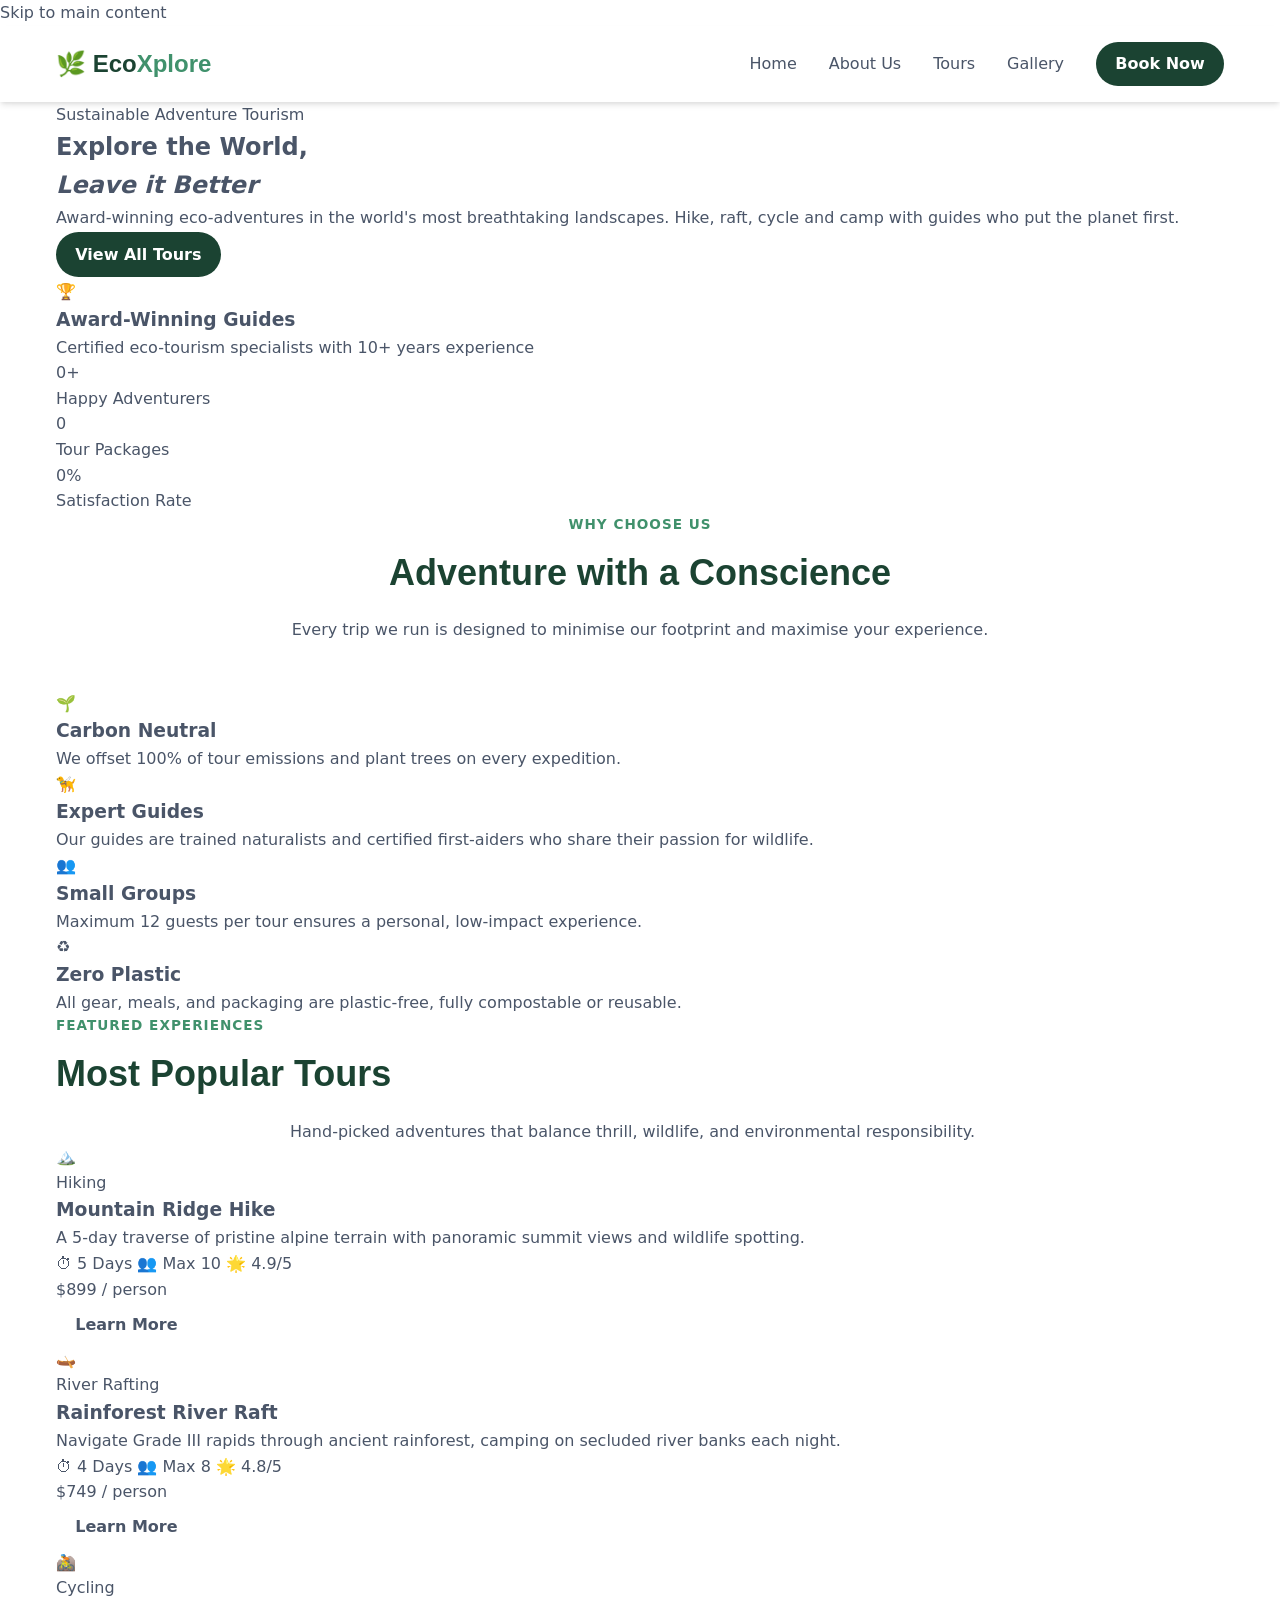
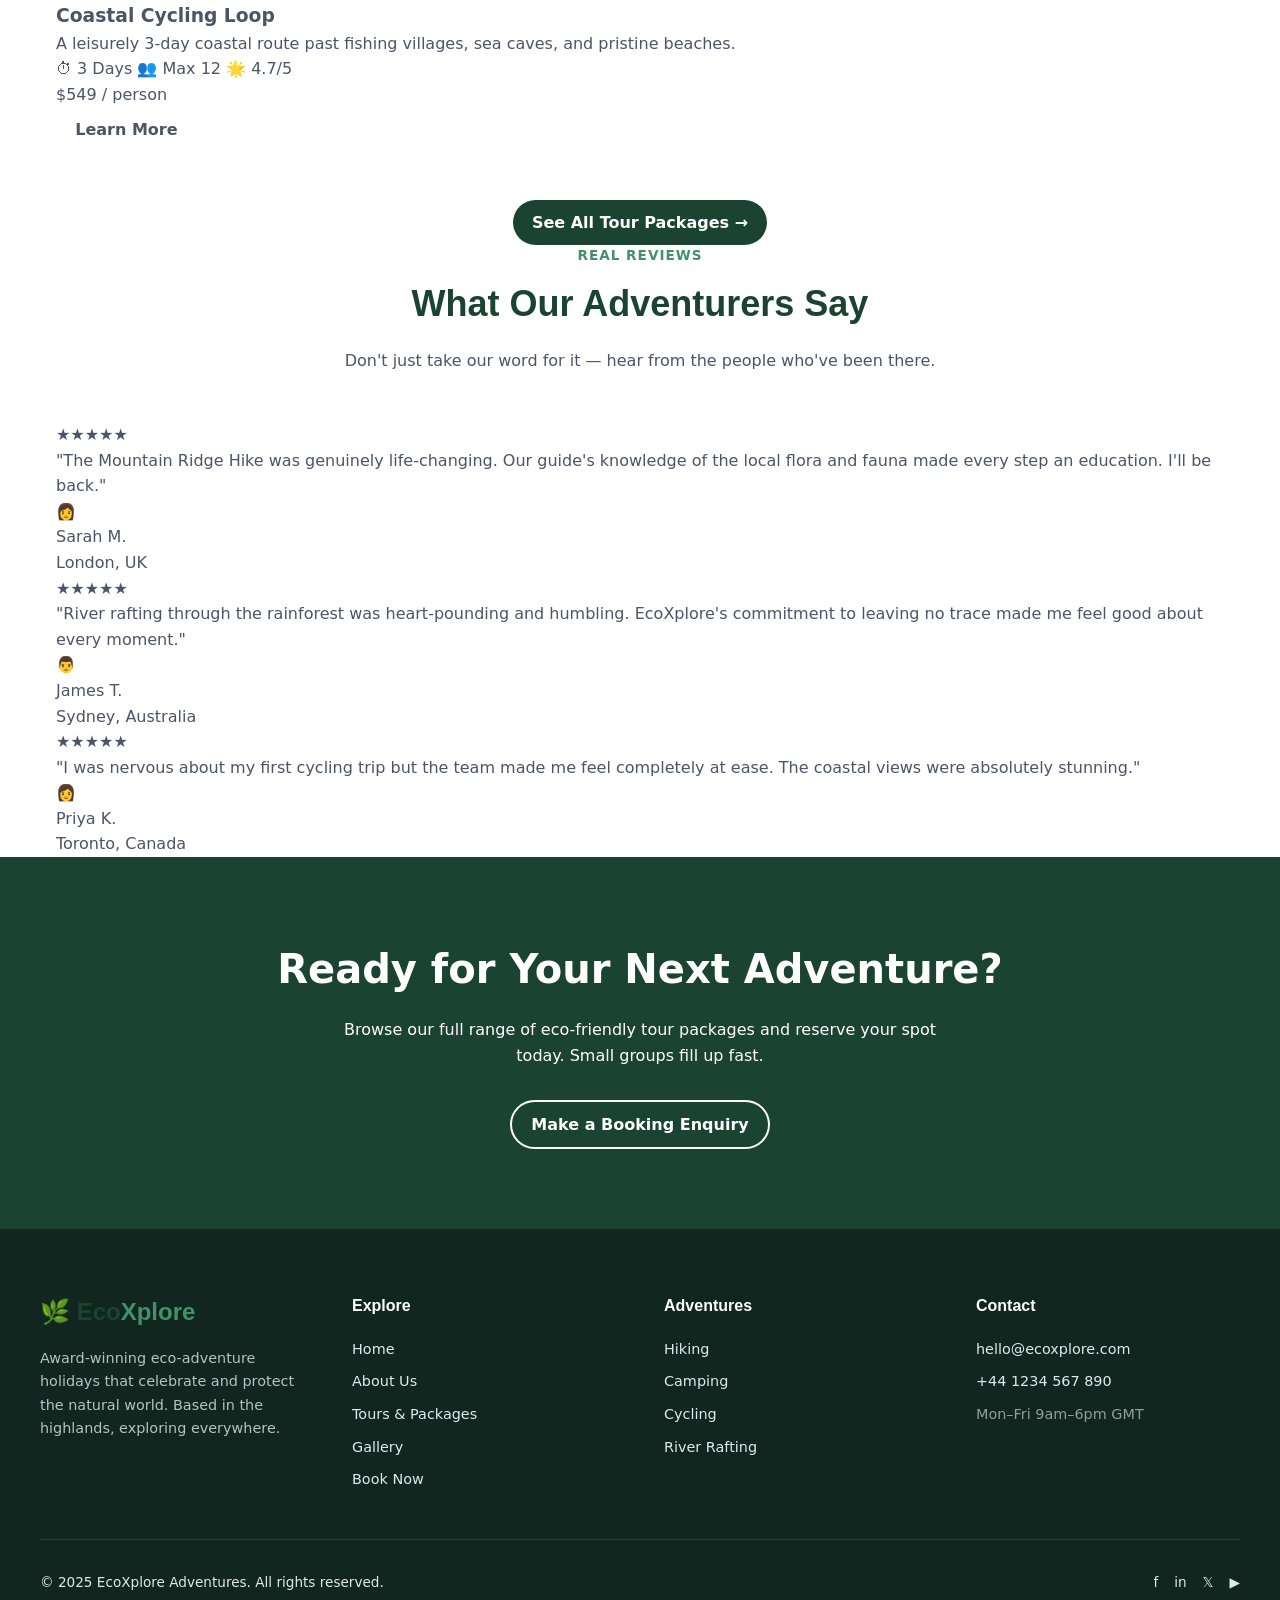
==== index.html @ 113b193e "Add files via upload" ====
<!DOCTYPE html>
<html lang="en">
<head>
  <meta charset="UTF-8" />
  <meta name="viewport" content="width=device-width, initial-scale=1.0" />
  <meta name="description" content="EcoXplore Adventures – eco-friendly hiking, camping, cycling and river rafting tours that connect you with nature responsibly." />
  <title>EcoXplore Adventures | Eco-Friendly Tour Packages</title>
  <link rel="stylesheet" href="css/style.css" />
  <link rel="icon" href="data:image/svg+xml,<svg xmlns='http://www.w3.org/2000/svg' viewBox='0 0 32 32'><text y='28' font-size='28'>🌿</text></svg>" />
</head>
<body>

  <!-- Skip to main content -->
  <a class="skip-link" href="#main">Skip to main content</a>

  <!-- ── Navigation ──────────────────────────────────────── -->
  <nav class="navbar" role="navigation" aria-label="Main navigation">
    <div class="navbar__inner">
      <a class="navbar__logo" href="index.html" aria-label="EcoXplore Adventures home">
        🌿 Eco<span>Xplore</span>
      </a>
      <button class="nav-toggle" id="nav-toggle" aria-controls="nav-list" aria-expanded="false" aria-label="Toggle navigation menu">
        <span></span><span></span><span></span>
      </button>
      <ul class="nav-list" id="nav-list" role="list">
        <li><a href="index.html">Home</a></li>
        <li><a href="about.html">About Us</a></li>
        <li><a href="tours.html">Tours</a></li>
        <li><a href="gallery.html">Gallery</a></li>
        <li><a href="booking.html" class="btn btn--primary">Book Now</a></li>
      </ul>
    </div>
  </nav>

  <!-- ── Main ────────────────────────────────────────────── -->
  <main id="main">

    <!-- Hero -->
    <section class="hero" aria-label="Welcome to EcoXplore Adventures">
      <div class="hero__bg" role="presentation"></div>
      <div class="hero__content container">
        <div class="hero__text">
          <p class="hero__eyebrow">Sustainable Adventure Tourism</p>
          <h1 class="hero__title">
            Explore the World,<br><em>Leave it Better</em>
          </h1>
          <p class="hero__desc">
            Award-winning eco-adventures in the world's most breathtaking landscapes. Hike, raft, cycle and camp with guides who put the planet first.
          </p>
          <div class="hero__cta">
            <a href="tours.html" class="btn btn--primary">View All Tours</a>
            <a href="about.html" class="btn btn--outline">Our Mission</a>
          </div>
        </div>
        <div class="hero__visual" aria-hidden="true">
          <div class="hero__card">
            <div class="hero__card-icon">🏆</div>
            <div>
              <h3>Award-Winning Guides</h3>
              <p>Certified eco-tourism specialists with 10+ years experience</p>
            </div>
          </div>
          <div class="hero__card">
            <div class="stat-value" data-count="2400" data-suffix="+">0+</div>
            <div class="stat-label">Happy Adventurers</div>
          </div>
          <div class="hero__card">
            <div class="stat-value" data-count="12" data-suffix="">0</div>
            <div class="stat-label">Tour Packages</div>
          </div>
          <div class="hero__card">
            <div class="stat-value" data-count="98" data-suffix="%">0%</div>
            <div class="stat-label">Satisfaction Rate</div>
          </div>
        </div>
      </div>
    </section>

    <!-- Features -->
    <section class="features" aria-labelledby="features-heading">
      <div class="container">
        <div class="section-header section-header--center animate-fadeup">
          <span class="section-eyebrow">Why Choose Us</span>
          <h2 class="section-title" id="features-heading">Adventure with a Conscience</h2>
          <p class="section-subtitle">Every trip we run is designed to minimise our footprint and maximise your experience.</p>
        </div>
        <div class="features__grid">
          <div class="feature-item animate-fadeup">
            <div class="feature-icon" aria-hidden="true">🌱</div>
            <h3>Carbon Neutral</h3>
            <p>We offset 100% of tour emissions and plant trees on every expedition.</p>
          </div>
          <div class="feature-item animate-fadeup">
            <div class="feature-icon" aria-hidden="true">🦮</div>
            <h3>Expert Guides</h3>
            <p>Our guides are trained naturalists and certified first-aiders who share their passion for wildlife.</p>
          </div>
          <div class="feature-item animate-fadeup">
            <div class="feature-icon" aria-hidden="true">👥</div>
            <h3>Small Groups</h3>
            <p>Maximum 12 guests per tour ensures a personal, low-impact experience.</p>
          </div>
          <div class="feature-item animate-fadeup">
            <div class="feature-icon" aria-hidden="true">♻️</div>
            <h3>Zero Plastic</h3>
            <p>All gear, meals, and packaging are plastic-free, fully compostable or reusable.</p>
          </div>
        </div>
      </div>
    </section>

    <!-- Featured Tours -->
    <section class="tours" aria-labelledby="tours-heading">
      <div class="container">
        <div class="section-header animate-fadeup">
          <span class="section-eyebrow">Featured Experiences</span>
          <h2 class="section-title" id="tours-heading">Most Popular Tours</h2>
          <p class="section-subtitle">Hand-picked adventures that balance thrill, wildlife, and environmental responsibility.</p>
        </div>
        <div class="tours__grid">

          <article class="card animate-fadeup" aria-label="Mountain Ridge Hike tour">
            <div class="card__img" role="img" aria-label="Mountain landscape">🏔️</div>
            <div class="card__body">
              <span class="card__tag">Hiking</span>
              <h3 class="card__title">Mountain Ridge Hike</h3>
              <p class="card__desc">A 5-day traverse of pristine alpine terrain with panoramic summit views and wildlife spotting.</p>
              <div class="card__meta">
                <span>⏱ 5 Days</span>
                <span>👥 Max 10</span>
                <span>🌟 4.9/5</span>
              </div>
              <div class="card__price">
                <span class="amount">$899</span>
                <span class="per">/ person</span>
              </div>
              <a href="tours.html#mountain-ridge" class="btn btn--outline-dark">Learn More</a>
            </div>
          </article>

          <article class="card animate-fadeup" aria-label="Rainforest River Raft tour">
            <div class="card__img" role="img" aria-label="River rafting scene">🛶</div>
            <div class="card__body">
              <span class="card__tag">River Rafting</span>
              <h3 class="card__title">Rainforest River Raft</h3>
              <p class="card__desc">Navigate Grade III rapids through ancient rainforest, camping on secluded river banks each night.</p>
              <div class="card__meta">
                <span>⏱ 4 Days</span>
                <span>👥 Max 8</span>
                <span>🌟 4.8/5</span>
              </div>
              <div class="card__price">
                <span class="amount">$749</span>
                <span class="per">/ person</span>
              </div>
              <a href="tours.html#river-raft" class="btn btn--outline-dark">Learn More</a>
            </div>
          </article>

          <article class="card animate-fadeup" aria-label="Coastal Cycling Loop tour">
            <div class="card__img" role="img" aria-label="Coastal cycling route">🚵</div>
            <div class="card__body">
              <span class="card__tag">Cycling</span>
              <h3 class="card__title">Coastal Cycling Loop</h3>
              <p class="card__desc">A leisurely 3-day coastal route past fishing villages, sea caves, and pristine beaches.</p>
              <div class="card__meta">
                <span>⏱ 3 Days</span>
                <span>👥 Max 12</span>
                <span>🌟 4.7/5</span>
              </div>
              <div class="card__price">
                <span class="amount">$549</span>
                <span class="per">/ person</span>
              </div>
              <a href="tours.html#coastal-cycling" class="btn btn--outline-dark">Learn More</a>
            </div>
          </article>

        </div>
        <div style="text-align:center; margin-top:3rem;">
          <a href="tours.html" class="btn btn--primary">See All Tour Packages →</a>
        </div>
      </div>
    </section>

    <!-- Testimonials -->
    <section class="testimonials" aria-labelledby="testimonials-heading">
      <div class="container">
        <div class="section-header section-header--center animate-fadeup">
          <span class="section-eyebrow">Real Reviews</span>
          <h2 class="section-title" id="testimonials-heading">What Our Adventurers Say</h2>
          <p class="section-subtitle">Don't just take our word for it — hear from the people who've been there.</p>
        </div>
        <div class="testimonials__grid">
          <blockquote class="testimonial-card animate-fadeup">
            <div class="testimonial-stars" aria-label="5 out of 5 stars">★★★★★</div>
            <p class="testimonial-text">"The Mountain Ridge Hike was genuinely life-changing. Our guide's knowledge of the local flora and fauna made every step an education. I'll be back."</p>
            <footer class="testimonial-author">
              <div class="testimonial-avatar" aria-hidden="true">👩</div>
              <div>
                <div class="testimonial-name">Sarah M.</div>
                <div class="testimonial-loc">London, UK</div>
              </div>
            </footer>
          </blockquote>
          <blockquote class="testimonial-card animate-fadeup">
            <div class="testimonial-stars" aria-label="5 out of 5 stars">★★★★★</div>
            <p class="testimonial-text">"River rafting through the rainforest was heart-pounding and humbling. EcoXplore's commitment to leaving no trace made me feel good about every moment."</p>
            <footer class="testimonial-author">
              <div class="testimonial-avatar" aria-hidden="true">👨</div>
              <div>
                <div class="testimonial-name">James T.</div>
                <div class="testimonial-loc">Sydney, Australia</div>
              </div>
            </footer>
          </blockquote>
          <blockquote class="testimonial-card animate-fadeup">
            <div class="testimonial-stars" aria-label="5 out of 5 stars">★★★★★</div>
            <p class="testimonial-text">"I was nervous about my first cycling trip but the team made me feel completely at ease. The coastal views were absolutely stunning."</p>
            <footer class="testimonial-author">
              <div class="testimonial-avatar" aria-hidden="true">👩</div>
              <div>
                <div class="testimonial-name">Priya K.</div>
                <div class="testimonial-loc">Toronto, Canada</div>
              </div>
            </footer>
          </blockquote>
        </div>
      </div>
    </section>

    <!-- CTA Banner -->
    <section class="cta-banner" aria-labelledby="cta-heading">
      <div class="container">
        <h2 id="cta-heading">Ready for Your Next Adventure?</h2>
        <p>Browse our full range of eco-friendly tour packages and reserve your spot today. Small groups fill up fast.</p>
        <a href="booking.html" class="btn btn--outline">Make a Booking Enquiry</a>
      </div>
    </section>

  </main>

  <!-- ── Footer ───────────────────────────────────────────── -->
  <footer class="footer" role="contentinfo">
    <div class="footer__grid">
      <div class="footer__brand">
        <a class="navbar__logo" href="index.html" aria-label="EcoXplore Adventures home">🌿 Eco<span>Xplore</span></a>
        <p>Award-winning eco-adventure holidays that celebrate and protect the natural world. Based in the highlands, exploring everywhere.</p>
      </div>
      <nav class="footer__col" aria-label="Quick links">
        <h4>Explore</h4>
        <ul>
          <li><a href="index.html">Home</a></li>
          <li><a href="about.html">About Us</a></li>
          <li><a href="tours.html">Tours & Packages</a></li>
          <li><a href="gallery.html">Gallery</a></li>
          <li><a href="booking.html">Book Now</a></li>
        </ul>
      </nav>
      <nav class="footer__col" aria-label="Tour types">
        <h4>Adventures</h4>
        <ul>
          <li><a href="tours.html#hiking">Hiking</a></li>
          <li><a href="tours.html#camping">Camping</a></li>
          <li><a href="tours.html#cycling">Cycling</a></li>
          <li><a href="tours.html#rafting">River Rafting</a></li>
        </ul>
      </nav>
      <div class="footer__col">
        <h4>Contact</h4>
        <ul>
          <li><a href="mailto:hello@ecoxplore.com">hello@ecoxplore.com</a></li>
          <li><a href="tel:+441234567890">+44 1234 567 890</a></li>
          <li><span style="color:rgba(255,255,255,.55)">Mon–Fri 9am–6pm GMT</span></li>
        </ul>
      </div>
    </div>
    <div class="footer__bottom">
      <p>&copy; 2025 EcoXplore Adventures. All rights reserved.</p>
      <div class="footer__social" aria-label="Social media links">
        <a href="#" aria-label="Facebook">f</a>
        <a href="#" aria-label="Instagram">in</a>
        <a href="#" aria-label="Twitter / X">𝕏</a>
        <a href="#" aria-label="YouTube">▶</a>
      </div>
    </div>
  </footer>

  <script src="js/main.js"></script>
</body>
</html>
---- css/style.css ----
:root {
  --forest: #1b4332;
  --canopy: #2d6a4f;
  --moss: #40916c;
  --mint: #74c69d;
  --cream: #f4f9f4;
  --white: #ffffff;
  --stone: #4a5568;
  --earth: #8b5a2b;
  --shadow: 0 4px 6px -1px rgba(0,0,0,0.1), 0 2px 4px -1px rgba(0,0,0,0.06);
  --transition: 0.3s ease;
  --ff-display: 'Segoe UI', Tahoma, Geneva, Verdana, sans-serif;
  --ff-body: system-ui, -apple-system, BlinkMacSystemFont, 'Segoe UI', Roboto, sans-serif;
  --section-pad: 5rem 2rem;
}

* { margin: 0; padding: 0; box-sizing: border-box; }
body { font-family: var(--ff-body); color: var(--stone); background-color: var(--white); line-height: 1.6; }
a { text-decoration: none; color: inherit; }
ul { list-style: none; }
img { max-width: 100%; display: block; }
.container { max-width: 1200px; margin: 0 auto; padding: 0 1rem; }

.navbar { background: var(--white); box-shadow: var(--shadow); position: sticky; top: 0; z-index: 1000; }
.navbar__inner { display: flex; justify-content: space-between; align-items: center; max-width: 1200px; margin: 0 auto; padding: 1rem; }
.navbar__logo { font-family: var(--ff-display); font-size: 1.5rem; font-weight: 700; color: var(--forest); }
.navbar__logo span { color: var(--moss); }
.nav-list { display: flex; align-items: center; gap: 2rem; }
.nav-list a:hover { color: var(--moss); }

.btn { padding: .6rem 1.2rem; border-radius: 50px; font-weight: 600; cursor: pointer; transition: var(--transition); display: inline-flex; }
.btn--primary { background: var(--forest); color: var(--white); }
.btn--primary:hover { background: var(--canopy); }
.btn--outline { border: 2px solid var(--white); color: var(--white); }
.btn--outline:hover { background: var(--white); color: var(--forest); }

.nav-toggle { display: none; background: none; border: none; cursor: pointer; flex-direction: column; gap: 5px; }
.nav-toggle span { width: 25px; height: 3px; background: var(--forest); transition: var(--transition); }

.page-hero { background: linear-gradient(135deg, var(--forest), var(--canopy)); color: var(--white); text-align: center; padding: 6rem 1rem; }
.page-hero h1 { font-family: var(--ff-display); font-size: 3rem; margin-bottom: 1rem; }
.page-hero p { max-width: 600px; margin: 0 auto; font-size: 1.2rem; opacity: 0.9; }

.section-header--center { text-align: center; margin-bottom: 3rem; }
.section-eyebrow { color: var(--moss); font-weight: 700; text-transform: uppercase; font-size: .85rem; letter-spacing: 1px; display: block; margin-bottom: .5rem; }
.section-title { font-family: var(--ff-display); font-size: 2.25rem; color: var(--forest); margin-bottom: 1rem; }
.section-subtitle { max-width: 700px; margin: 0 auto; color: var(--stone); }

.cta-banner { background: var(--forest); color: var(--white); text-align: center; padding: var(--section-pad); }
.cta-banner h2 { font-size: 2.5rem; margin-bottom: 1rem; }
.cta-banner p { max-width: 600px; margin: 0 auto 2rem; }

.footer { background: #11261f; color: #e2e8f0; padding: 4rem 2rem 2rem; }
.footer__grid { max-width: 1200px; margin: 0 auto; display: grid; grid-template-columns: repeat(auto-fit, minmax(200px, 1fr)); gap: 3rem; }
.footer__brand p { margin-top: 1rem; font-size: .9rem; opacity: .8; }
.footer h4 { color: var(--white); margin-bottom: 1.2rem; font-family: var(--ff-display); }
.footer ul { display: flex; flex-direction: column; gap: .6rem; font-size: .9rem; }
.footer ul a:hover { color: var(--mint); }
.footer__bottom { max-width: 1200px; margin: 3rem auto 0; padding-top: 2rem; border-top: 1px solid rgba(255,255,255,0.1); display: flex; justify-content: space-between; flex-wrap: wrap; gap: 1rem; font-size: .85rem; }
.footer__social { display: flex; gap: 1rem; }

.booking__wrapper { max-width: 1200px; margin: 0 auto; display: grid; grid-template-columns: 1fr 1.2fr; gap: 4rem; padding: 4rem 1rem; }
.booking__contact { display: flex; flex-direction: column; gap: 1.5rem; margin-top: 2rem; }
.contact-item { display: flex; gap: 1rem; align-items: center; }
.contact-icon { font-size: 1.5rem; background: var(--cream); padding: .5rem; border-radius: 8px; }
.form-card { background: var(--cream); padding: 2.5rem; border-radius: 16px; box-shadow: var(--shadow); }
.form-group { display: flex; flex-direction: column; gap: .5rem; margin-bottom: 1.25rem; }
.form-row { display: grid; grid-template-columns: 1fr 1fr; gap: 1rem; }
input, select, textarea { padding: .75rem; border: 1px solid #cbd5e1; border-radius: 8px; font-size: 1rem; width: 100%; }
textarea { height: 120px; resize: vertical; }
.error-msg { color: #dc2626; font-size: .8rem; margin-top: .25rem; display: block; }
.form-success { display: none; background: #d1fae5; color: #065f46; padding: 1rem; border-radius: 8px; text-align: center; margin-top: 1rem; }

.includes-list li { margin-bottom: .5rem; position: relative; padding-left: 1.5rem; }
.includes-list li::before { content: "✓"; color: var(--moss); position: absolute; left: 0; font-weight: bold; }

.lightbox { display: none; position: fixed; top:0; left:0; width:100%; height:100%; background:rgba(0,0,0,0.9); z-index:2000; align-items:center; justify-content:center; flex-direction:column; }
.lightbox.active { display: flex; }
.lightbox__content { font-size: 5rem; margin-bottom: 1rem; }
.lightbox__caption { color: white; font-size: 1.2rem; text-align: center; padding: 0 1rem; }
.lightbox__close { position: absolute; top: 1rem; right: 2rem; color: white; font-size: 3rem; background: none; border: none; cursor: pointer; }
.lightbox__nav { position: absolute; top: 50%; transform: translateY(-50%); background: none; border: none; color: white; font-size: 3rem; cursor: pointer; padding: 1rem; }
.lightbox__prev { left: 1rem; }
.lightbox__next { right: 1rem; }

@media (max-width: 768px) {
  .nav-toggle { display: flex; }
  .nav-list { display: none; position: absolute; top: 100%; left: 0; width: 100%; background: var(--white); flex-direction: column; padding: 2rem; gap: 1.5rem; box-shadow: var(--shadow); }
  .nav-list.active { display: flex; }
  .booking__wrapper { grid-template-columns: 1fr; gap: 3rem; }
  .form-row { grid-template-columns: 1fr; gap: 0; }
  .page-hero h1 { font-size: 2.25rem; }
}
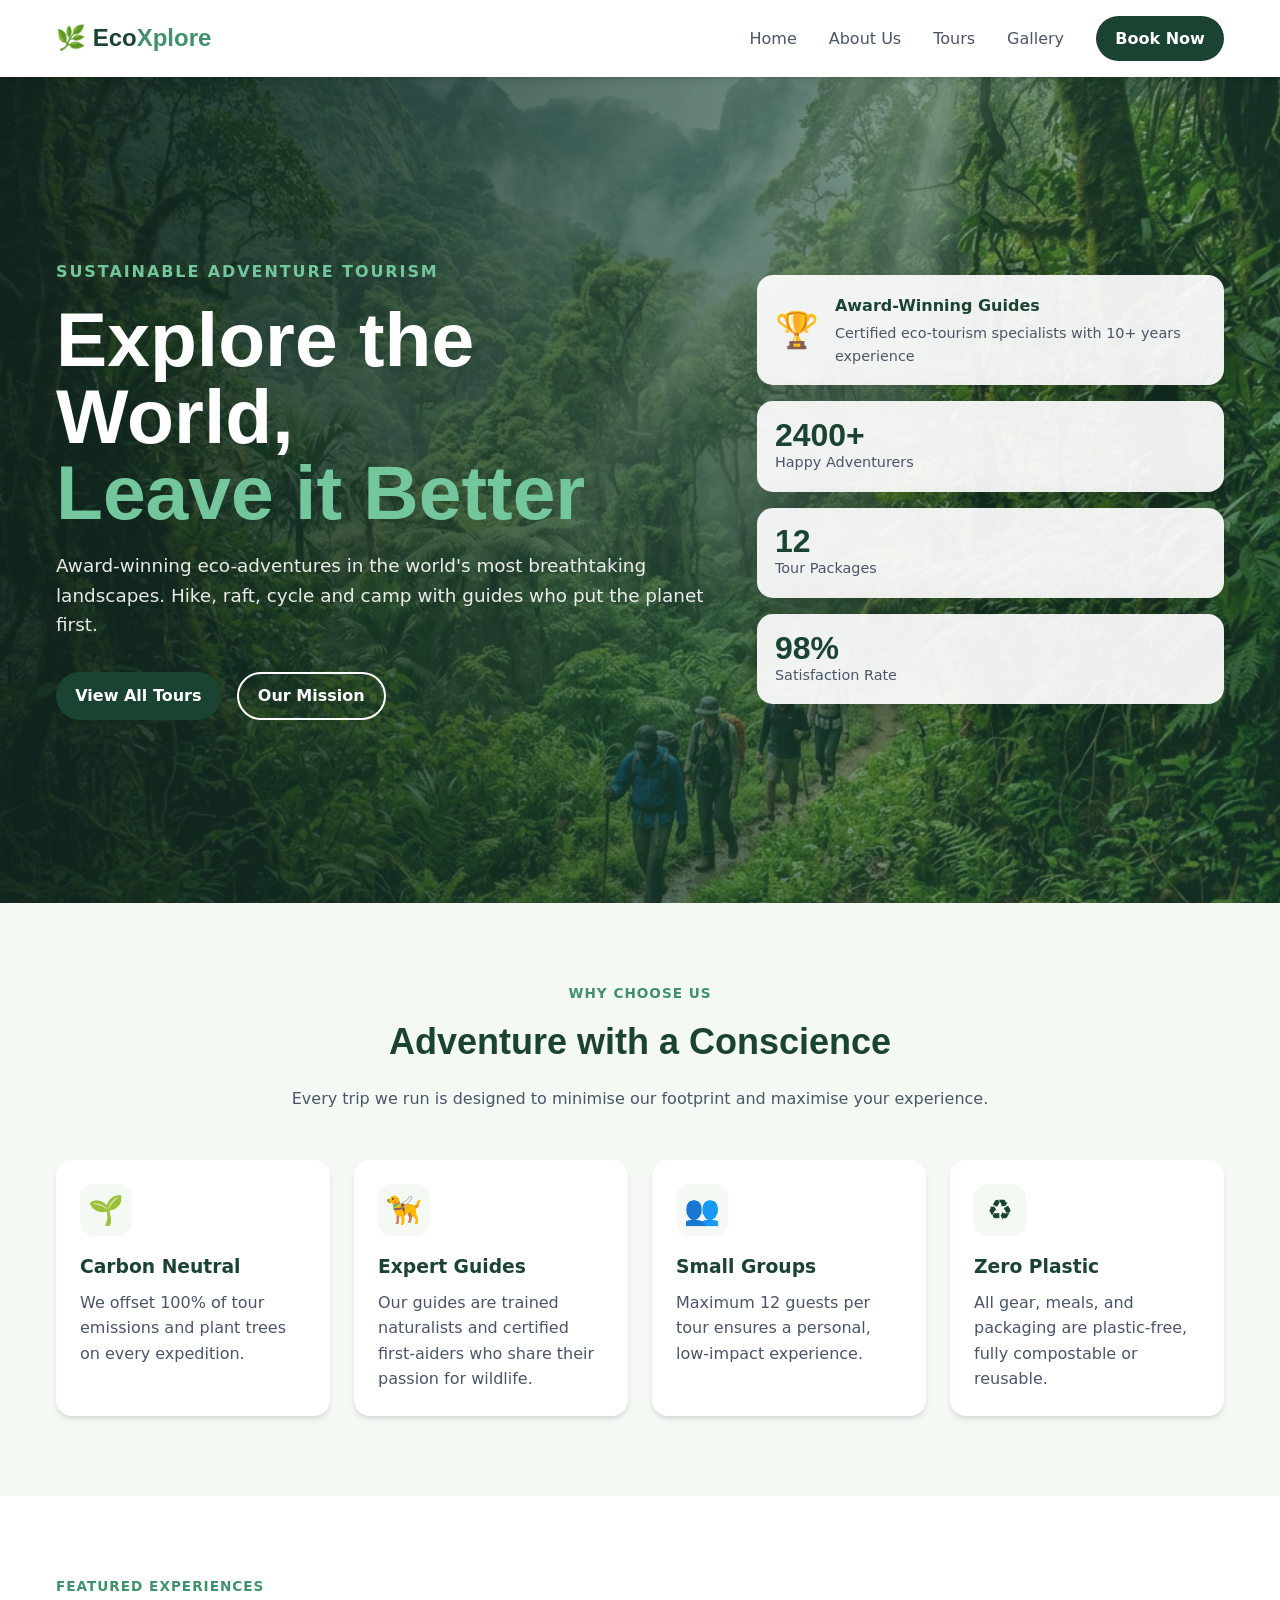
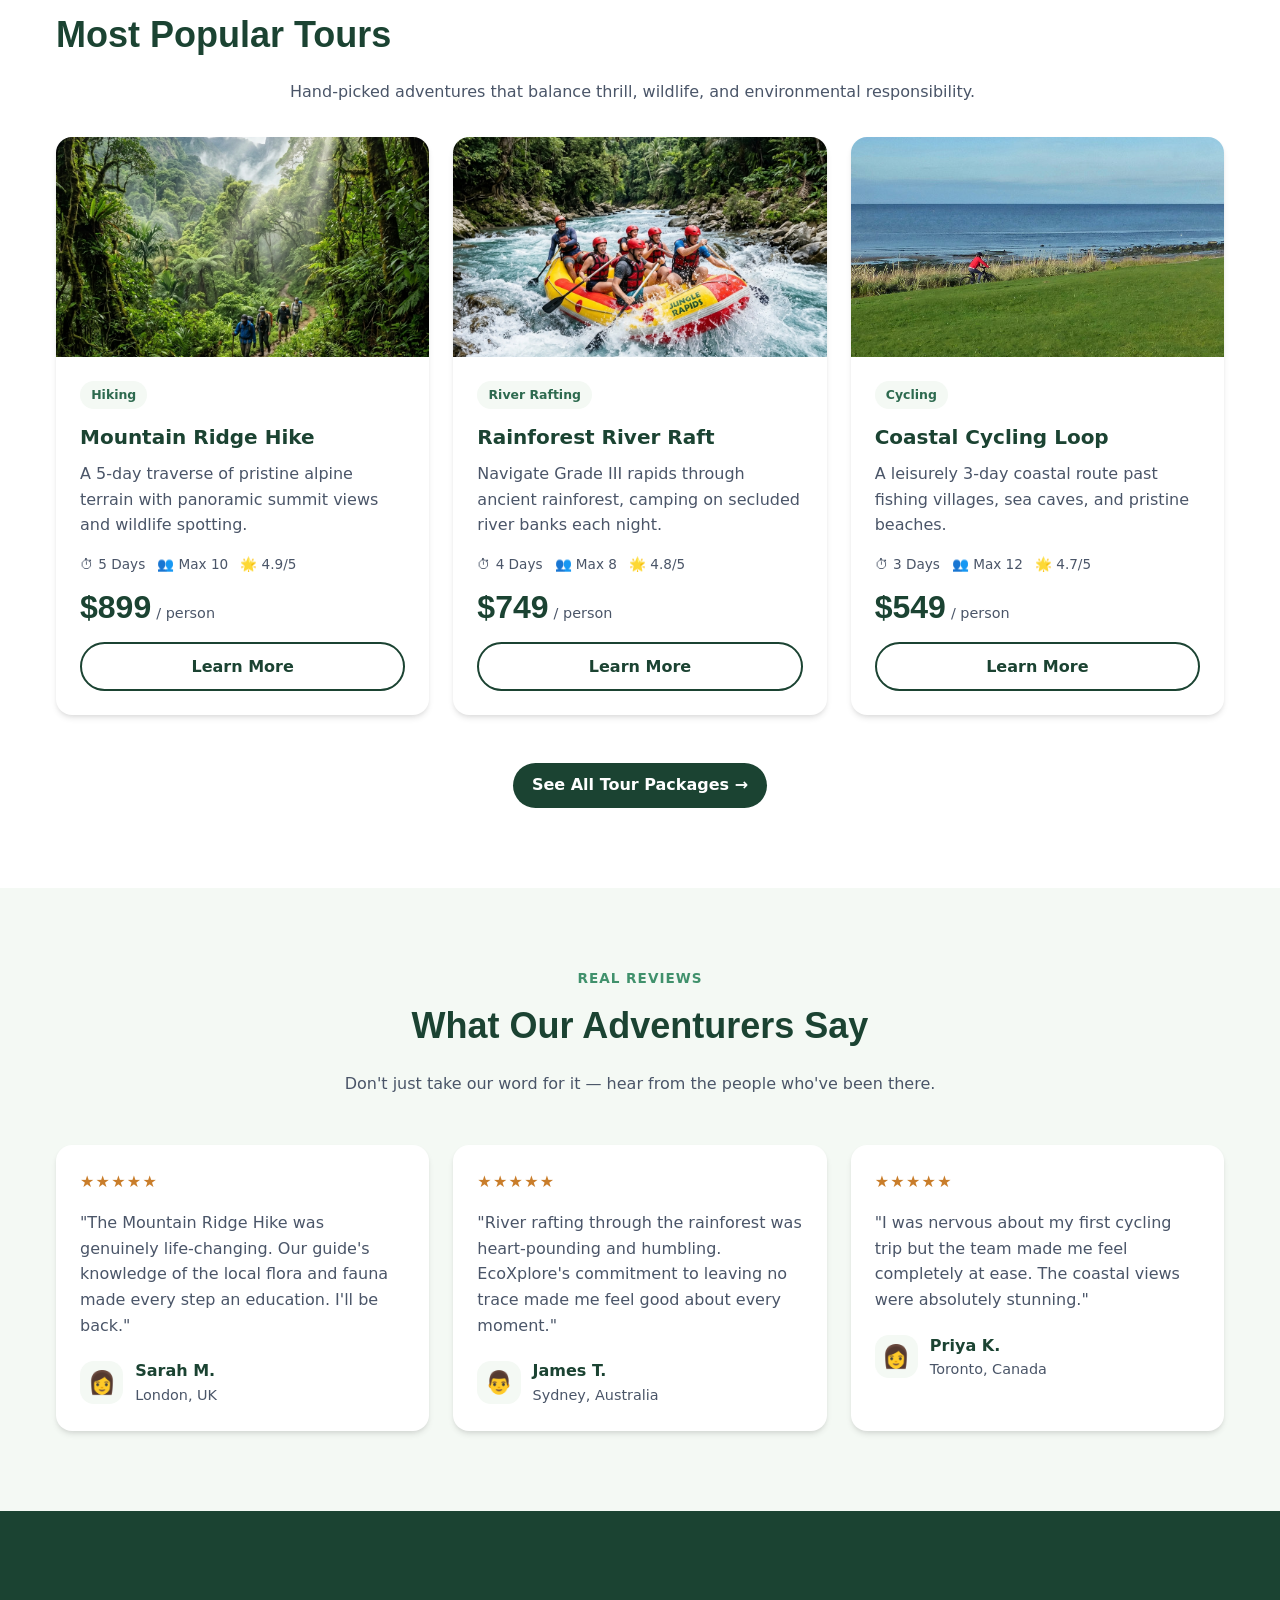
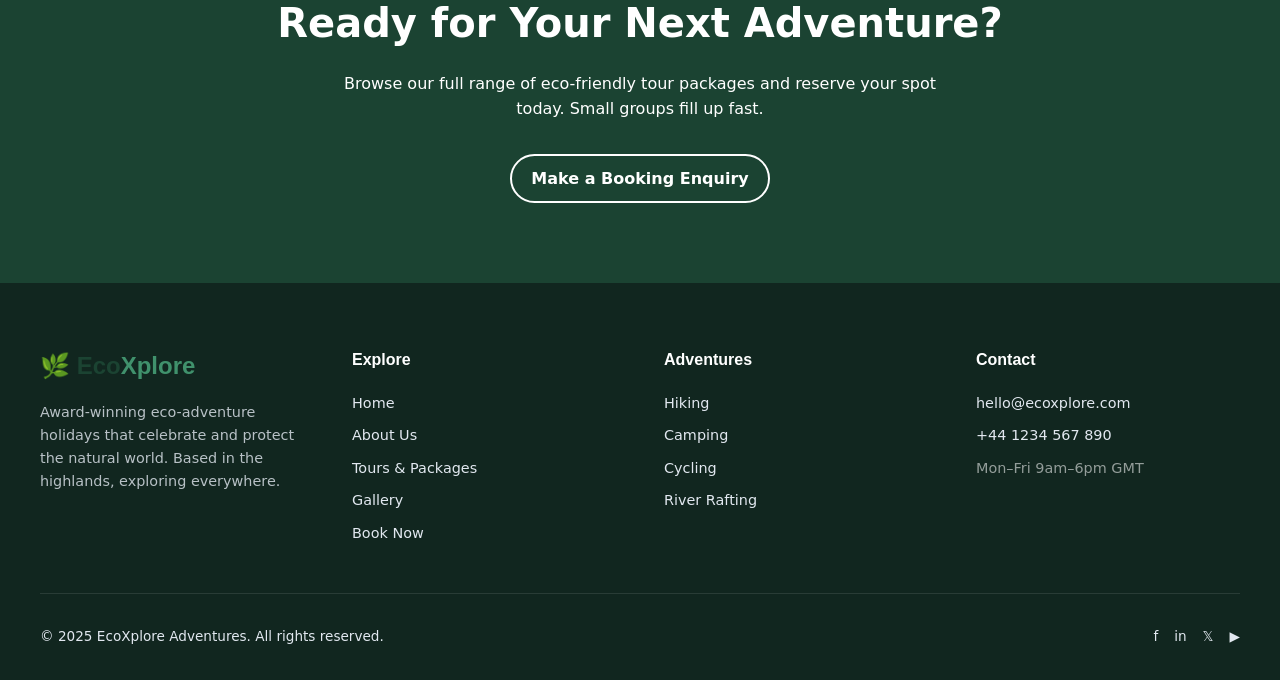
==== commit 8183bc5c: "index.html" ====
--- a/index.html
+++ b/index.html
@@ -10,10 +10,8 @@
 </head>
 <body>
 
-  <!-- Skip to main content -->
   <a class="skip-link" href="#main">Skip to main content</a>
 
-  <!-- ── Navigation ──────────────────────────────────────── -->
   <nav class="navbar" role="navigation" aria-label="Main navigation">
     <div class="navbar__inner">
       <a class="navbar__logo" href="index.html" aria-label="EcoXplore Adventures home">
@@ -32,10 +30,8 @@
     </div>
   </nav>
 
-  <!-- ── Main ────────────────────────────────────────────── -->
   <main id="main">
 
-    <!-- Hero -->
     <section class="hero" aria-label="Welcome to EcoXplore Adventures">
       <div class="hero__bg" role="presentation"></div>
       <div class="hero__content container">
@@ -76,7 +72,6 @@
       </div>
     </section>
 
-    <!-- Features -->
     <section class="features" aria-labelledby="features-heading">
       <div class="container">
         <div class="section-header section-header--center animate-fadeup">
@@ -109,7 +104,6 @@
       </div>
     </section>
 
-    <!-- Featured Tours -->
     <section class="tours" aria-labelledby="tours-heading">
       <div class="container">
         <div class="section-header animate-fadeup">
@@ -120,7 +114,7 @@
         <div class="tours__grid">
 
           <article class="card animate-fadeup" aria-label="Mountain Ridge Hike tour">
-            <div class="card__img" role="img" aria-label="Mountain landscape">🏔️</div>
+            <img class="card__img" src="Images/eco_trekking_hero.png" alt="Hikers following a rainforest mountain trail" />
             <div class="card__body">
               <span class="card__tag">Hiking</span>
               <h3 class="card__title">Mountain Ridge Hike</h3>
@@ -139,7 +133,7 @@
           </article>
 
           <article class="card animate-fadeup" aria-label="Rainforest River Raft tour">
-            <div class="card__img" role="img" aria-label="River rafting scene">🛶</div>
+            <img class="card__img" src="Images/wild_water_rafting.png" alt="Group rafting through white water in a rainforest river" />
             <div class="card__body">
               <span class="card__tag">River Rafting</span>
               <h3 class="card__title">Rainforest River Raft</h3>
@@ -158,7 +152,7 @@
           </article>
 
           <article class="card animate-fadeup" aria-label="Coastal Cycling Loop tour">
-            <div class="card__img" role="img" aria-label="Coastal cycling route">🚵</div>
+            <img class="card__img" src="Images/coastal_cycling.jpg" alt="Cyclist riding along a coastal path beside the ocean" />
             <div class="card__body">
               <span class="card__tag">Cycling</span>
               <h3 class="card__title">Coastal Cycling Loop</h3>
@@ -183,7 +177,6 @@
       </div>
     </section>
 
-    <!-- Testimonials -->
     <section class="testimonials" aria-labelledby="testimonials-heading">
       <div class="container">
         <div class="section-header section-header--center animate-fadeup">
@@ -229,7 +222,6 @@
       </div>
     </section>
 
-    <!-- CTA Banner -->
     <section class="cta-banner" aria-labelledby="cta-heading">
       <div class="container">
         <h2 id="cta-heading">Ready for Your Next Adventure?</h2>
@@ -240,7 +232,6 @@
 
   </main>
 
-  <!-- ── Footer ───────────────────────────────────────────── -->
   <footer class="footer" role="contentinfo">
     <div class="footer__grid">
       <div class="footer__brand">
@@ -288,4 +279,4 @@
 
   <script src="js/main.js"></script>
 </body>
-</html>+</html>
--- a/css/style.css
+++ b/css/style.css
@@ -19,7 +19,22 @@
 a { text-decoration: none; color: inherit; }
 ul { list-style: none; }
 img { max-width: 100%; display: block; }
+.media-img { width: 100%; height: 100%; object-fit: cover; }
 .container { max-width: 1200px; margin: 0 auto; padding: 0 1rem; }
+
+.skip-link {
+  position: absolute;
+  left: 1rem;
+  top: -4rem;
+  background: var(--forest);
+  color: var(--white);
+  padding: .75rem 1rem;
+  border-radius: 8px;
+  z-index: 3000;
+}
+.skip-link:focus { top: 1rem; }
+
+:focus-visible { outline: 3px solid var(--earth); outline-offset: 3px; }
 
 .navbar { background: var(--white); box-shadow: var(--shadow); position: sticky; top: 0; z-index: 1000; }
 .navbar__inner { display: flex; justify-content: space-between; align-items: center; max-width: 1200px; margin: 0 auto; padding: 1rem; }
@@ -28,14 +43,61 @@
 .nav-list { display: flex; align-items: center; gap: 2rem; }
 .nav-list a:hover { color: var(--moss); }
 
-.btn { padding: .6rem 1.2rem; border-radius: 50px; font-weight: 600; cursor: pointer; transition: var(--transition); display: inline-flex; }
+.btn { padding: .6rem 1.2rem; border-radius: 50px; font-weight: 600; cursor: pointer; transition: var(--transition); display: inline-flex; align-items: center; justify-content: center; gap: .35rem; border: 0; }
 .btn--primary { background: var(--forest); color: var(--white); }
 .btn--primary:hover { background: var(--canopy); }
 .btn--outline { border: 2px solid var(--white); color: var(--white); }
 .btn--outline:hover { background: var(--white); color: var(--forest); }
+.btn--outline-dark { border: 2px solid var(--forest); color: var(--forest); }
+.btn--outline-dark:hover { background: var(--forest); color: var(--white); }
 
 .nav-toggle { display: none; background: none; border: none; cursor: pointer; flex-direction: column; gap: 5px; }
 .nav-toggle span { width: 25px; height: 3px; background: var(--forest); transition: var(--transition); }
+.nav-toggle.open span:nth-child(1) { transform: translateY(8px) rotate(45deg); }
+.nav-toggle.open span:nth-child(2) { opacity: 0; }
+.nav-toggle.open span:nth-child(3) { transform: translateY(-8px) rotate(-45deg); }
+
+.hero {
+  position: relative;
+  overflow: hidden;
+  color: var(--white);
+  background: #142f26;
+}
+.hero__bg {
+  position: absolute;
+  inset: 0;
+  background:
+    linear-gradient(90deg, rgba(17,38,31,.9), rgba(27,67,50,.68), rgba(45,106,79,.42)),
+    url("../Images/eco_trekking_hero.png") center/cover no-repeat;
+  transform: scale(1.02);
+}
+.hero__content {
+  position: relative;
+  min-height: calc(100vh - 74px);
+  display: grid;
+  grid-template-columns: minmax(0, 1.05fr) minmax(280px, .75fr);
+  gap: 3rem;
+  align-items: center;
+  padding-top: 5rem;
+  padding-bottom: 5rem;
+}
+.hero__eyebrow { font-weight: 700; text-transform: uppercase; letter-spacing: .12em; color: var(--mint); margin-bottom: 1rem; }
+.hero__title { font-family: var(--ff-display); font-size: clamp(2.6rem, 6vw, 5.8rem); line-height: 1; max-width: 760px; }
+.hero__title em { color: var(--mint); font-style: normal; }
+.hero__desc { max-width: 660px; margin: 1.25rem 0 2rem; font-size: 1.15rem; color: rgba(255,255,255,.9); }
+.hero__cta { display: flex; flex-wrap: wrap; gap: 1rem; }
+.hero__visual { display: grid; gap: 1rem; }
+.hero__card {
+  background: rgba(255,255,255,.92);
+  color: var(--forest);
+  border-radius: 16px;
+  padding: 1.1rem;
+  box-shadow: 0 18px 50px rgba(0,0,0,.18);
+}
+.hero__card:first-child { display: flex; gap: 1rem; align-items: center; }
+.hero__card-icon { font-size: 2.2rem; }
+.hero__card h3 { font-size: 1rem; margin-bottom: .2rem; }
+.hero__card p { color: var(--stone); font-size: .9rem; }
 
 .page-hero { background: linear-gradient(135deg, var(--forest), var(--canopy)); color: var(--white); text-align: center; padding: 6rem 1rem; }
 .page-hero h1 { font-family: var(--ff-display); font-size: 3rem; margin-bottom: 1rem; }
@@ -45,6 +107,84 @@
 .section-eyebrow { color: var(--moss); font-weight: 700; text-transform: uppercase; font-size: .85rem; letter-spacing: 1px; display: block; margin-bottom: .5rem; }
 .section-title { font-family: var(--ff-display); font-size: 2.25rem; color: var(--forest); margin-bottom: 1rem; }
 .section-subtitle { max-width: 700px; margin: 0 auto; color: var(--stone); }
+
+.features, .about-mission, .about-values, .team, .tours, .testimonials { padding: var(--section-pad); }
+.features, .testimonials, .about-values { background: var(--cream); }
+.features__grid, .tours__grid, .testimonials__grid, .values-grid, .team__grid {
+  display: grid;
+  grid-template-columns: repeat(auto-fit, minmax(240px, 1fr));
+  gap: 1.5rem;
+}
+.feature-item, .card, .testimonial-card, .value-card, .team-card {
+  background: var(--white);
+  border-radius: 16px;
+  box-shadow: var(--shadow);
+  padding: 1.5rem;
+}
+.feature-icon, .value-card__icon, .team-avatar, .testimonial-avatar {
+  display: inline-flex;
+  align-items: center;
+  justify-content: center;
+  width: 3.25rem;
+  height: 3.25rem;
+  margin-bottom: 1rem;
+  border-radius: 14px;
+  background: var(--cream);
+  color: var(--forest);
+  font-size: 1.8rem;
+}
+.feature-item h3, .value-card h3, .team-card h3 { color: var(--forest); margin-bottom: .5rem; }
+.tours__grid { margin-top: 2rem; }
+.card { overflow: hidden; padding: 0; display: flex; flex-direction: column; }
+.card__img {
+  min-height: 190px;
+  width: 100%;
+  height: 220px;
+  object-fit: cover;
+  display: flex;
+  align-items: center;
+  justify-content: center;
+  background: linear-gradient(135deg, var(--canopy), var(--moss));
+  color: var(--white);
+  font-size: 4rem;
+}
+.card__body { padding: 1.5rem; display: flex; flex-direction: column; flex: 1; }
+.card__tag { align-self: flex-start; background: var(--cream); color: var(--canopy); border-radius: 999px; padding: .25rem .7rem; font-size: .78rem; font-weight: 700; margin-bottom: .75rem; }
+.card__title { color: var(--forest); font-size: 1.25rem; margin-bottom: .5rem; }
+.card__desc { margin-bottom: 1rem; }
+.card__meta { display: flex; flex-wrap: wrap; gap: .75rem; color: var(--stone); font-size: .85rem; margin-bottom: 1rem; }
+.card__price { margin: auto 0 1rem; }
+.amount, .stat-value { color: var(--forest); font-family: var(--ff-display); font-size: 2rem; font-weight: 800; line-height: 1; }
+.per, .stat-label, .testimonial-loc, .role { color: var(--stone); font-size: .9rem; }
+.testimonial-card { margin: 0; }
+.testimonial-stars { color: #c97d2a; margin-bottom: 1rem; letter-spacing: .08em; }
+.testimonial-text { margin-bottom: 1.25rem; }
+.testimonial-author { display: flex; align-items: center; gap: .75rem; }
+.testimonial-avatar { margin-bottom: 0; width: 2.7rem; height: 2.7rem; font-size: 1.4rem; }
+.testimonial-name { color: var(--forest); font-weight: 700; }
+
+.about-mission__grid {
+  display: grid;
+  grid-template-columns: minmax(260px, .85fr) minmax(0, 1fr);
+  gap: 3rem;
+  align-items: center;
+}
+.about-visual {
+  min-height: 420px;
+  display: flex;
+  align-items: center;
+  justify-content: center;
+  border-radius: 20px;
+  background:
+    linear-gradient(135deg, rgba(27,67,50,.16), rgba(116,198,157,.36)),
+    url("../Images/tropical_beach_sunset.png") center/cover no-repeat;
+  color: var(--white);
+  font-size: 6rem;
+  box-shadow: var(--shadow);
+}
+.team-card, .value-card { text-align: left; }
+.team-avatar { width: 4rem; height: 4rem; font-size: 2rem; }
+.role { color: var(--moss); font-weight: 700; margin-bottom: .75rem; }
 
 .cta-banner { background: var(--forest); color: var(--white); text-align: center; padding: var(--section-pad); }
 .cta-banner h2 { font-size: 2.5rem; margin-bottom: 1rem; }
@@ -62,11 +202,14 @@
 .booking__wrapper { max-width: 1200px; margin: 0 auto; display: grid; grid-template-columns: 1fr 1.2fr; gap: 4rem; padding: 4rem 1rem; }
 .booking__contact { display: flex; flex-direction: column; gap: 1.5rem; margin-top: 2rem; }
 .contact-item { display: flex; gap: 1rem; align-items: center; }
+.contact-item > div:last-child { display: grid; gap: .15rem; }
 .contact-icon { font-size: 1.5rem; background: var(--cream); padding: .5rem; border-radius: 8px; }
 .form-card { background: var(--cream); padding: 2.5rem; border-radius: 16px; box-shadow: var(--shadow); }
+.form-card h3 { color: var(--forest); font-size: 1.35rem; margin-bottom: .35rem; }
 .form-group { display: flex; flex-direction: column; gap: .5rem; margin-bottom: 1.25rem; }
 .form-row { display: grid; grid-template-columns: 1fr 1fr; gap: 1rem; }
 input, select, textarea { padding: .75rem; border: 1px solid #cbd5e1; border-radius: 8px; font-size: 1rem; width: 100%; }
+input:focus, select:focus, textarea:focus { border-color: var(--moss); outline: 3px solid rgba(64,145,108,.18); }
 textarea { height: 120px; resize: vertical; }
 .error-msg { color: #dc2626; font-size: .8rem; margin-top: .25rem; display: block; }
 .form-success { display: none; background: #d1fae5; color: #065f46; padding: 1rem; border-radius: 8px; text-align: center; margin-top: 1rem; }
@@ -77,6 +220,7 @@
 .lightbox { display: none; position: fixed; top:0; left:0; width:100%; height:100%; background:rgba(0,0,0,0.9); z-index:2000; align-items:center; justify-content:center; flex-direction:column; }
 .lightbox.active { display: flex; }
 .lightbox__content { font-size: 5rem; margin-bottom: 1rem; }
+.lightbox__content img { max-width: min(88vw, 1100px); max-height: 72vh; border-radius: 10px; object-fit: contain; box-shadow: 0 24px 80px rgba(0,0,0,.45); }
 .lightbox__caption { color: white; font-size: 1.2rem; text-align: center; padding: 0 1rem; }
 .lightbox__close { position: absolute; top: 1rem; right: 2rem; color: white; font-size: 3rem; background: none; border: none; cursor: pointer; }
 .lightbox__nav { position: absolute; top: 50%; transform: translateY(-50%); background: none; border: none; color: white; font-size: 3rem; cursor: pointer; padding: 1rem; }
@@ -87,7 +231,12 @@
   .nav-toggle { display: flex; }
   .nav-list { display: none; position: absolute; top: 100%; left: 0; width: 100%; background: var(--white); flex-direction: column; padding: 2rem; gap: 1.5rem; box-shadow: var(--shadow); }
   .nav-list.active { display: flex; }
+  .hero__content { grid-template-columns: 1fr; min-height: auto; padding-top: 4rem; padding-bottom: 4rem; }
+  .hero__visual { grid-template-columns: 1fr; }
+  .about-mission__grid { grid-template-columns: 1fr; }
+  .about-visual { min-height: 260px; }
   .booking__wrapper { grid-template-columns: 1fr; gap: 3rem; }
   .form-row { grid-template-columns: 1fr; gap: 0; }
   .page-hero h1 { font-size: 2.25rem; }
-}+  .footer__bottom { flex-direction: column; }
+}
